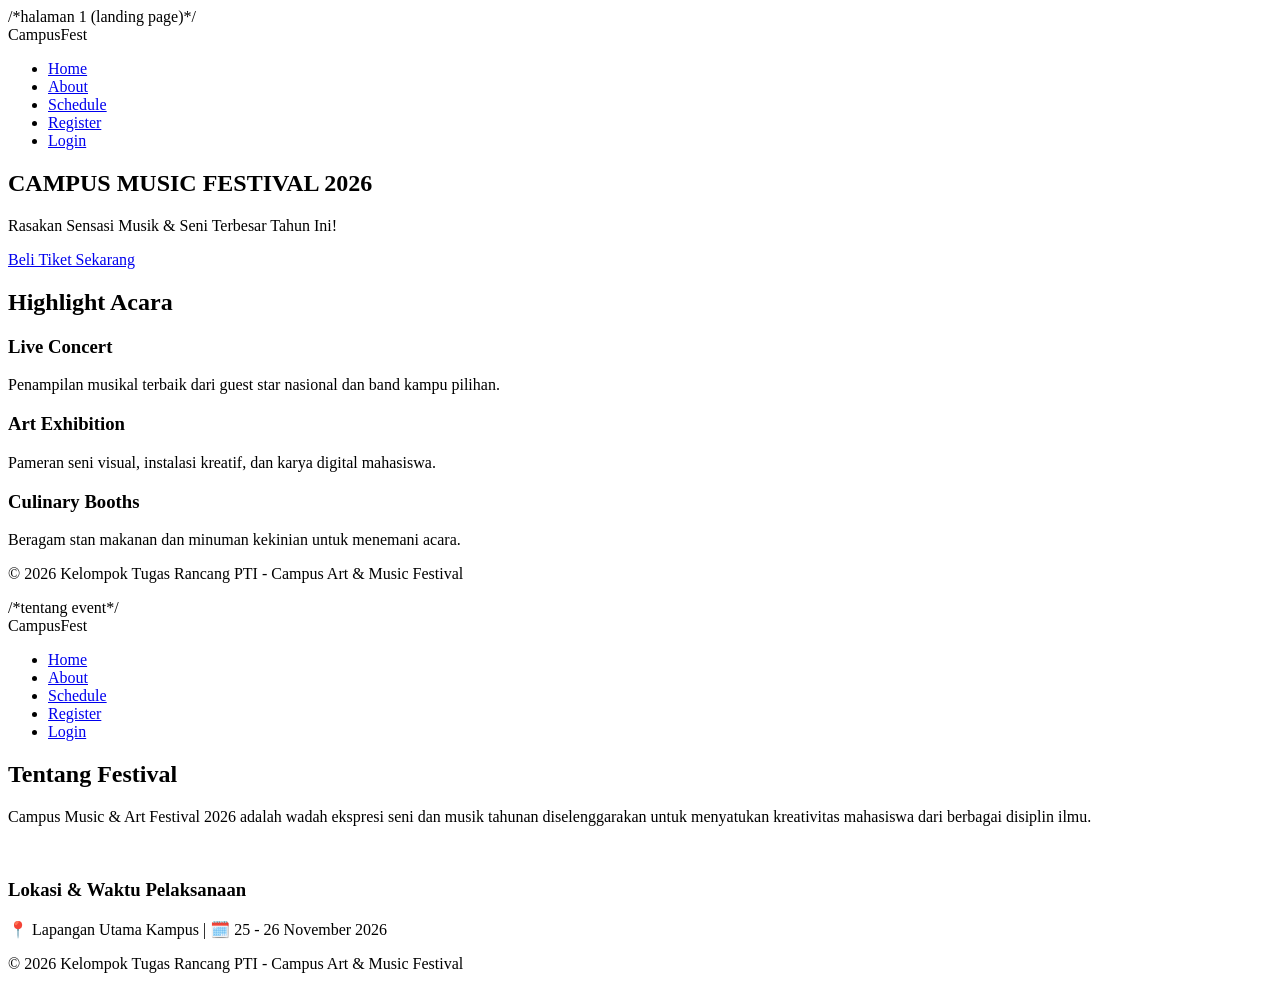
==== Index.html @ 597ac03c "Update" ====
/*halaman 1 (landing page)*/
<!DOCTYPE html>
<html lang="id">
<head>
    <meta charset="UTF-8">
    <meta name="viewport" content="width=device-width, initial-scale=1.0">
    <title>Campus Music Fest 2026 - Home</title>
    <link rel="stylesheet" href="css/style.css">
</head>
<body>
    <header>
        <nav class="navbar">
            <div class="logo">Campus<span>Fest</span></div>
            <ul class="nav-links">
                <li><a href="Index.html" class="active">Home</a></li>
                <li><a href="about.html">About</a></li>
                <li><a href="schedule.html">Schedule</a></li>
                <li><a href="register.html">Register</a></li>
                <li><a href="login.html" class="btn-nav">Login</a></li>
            </ul>
        </nav>
    </header>

    <main class="container">
        <section class="hero">
            <h1>CAMPUS MUSIC FESTIVAL 2026</h1>
            <p>Rasakan Sensasi Musik & Seni Terbesar Tahun Ini!</p>
            <a href="register.html" class="cta-btn">Beli Tiket Sekarang</a>
        </section>

        <h2>Highlight Acara</h2>
        <div class="card-grid">
            <div class="card">
                <h3>Live Concert</h3>
                <p>Penampilan musikal terbaik dari guest star nasional dan band kampu pilihan.</p>
            </div>
            <div class="card">
                <h3>Art Exhibition</h3>
                <p>Pameran seni visual, instalasi kreatif, dan karya digital mahasiswa.</p>
            </div>
            <div class="card">
                <h3>Culinary Booths</h3>
                <p>Beragam stan makanan dan minuman kekinian untuk menemani acara.</p>
            </div>
        </div>
    </main>

    <footer>
        <p>&copy; 2026 Kelompok Tugas Rancang PTI - Campus Art & Music Festival</p>
    </footer>
</body>
</html>

/*tentang event*/
<!DOCTYPE html>
<html lang="id">
<head>
    <meta charset="UTF-8">
    <meta name="viewport" content="width=device-width, initial-scale=1.0">
    <title>About - Campus Music Fest 2026</title>
    <link rel="stylesheet" href="css/style.css">
</head>
<body>
    <header>
        <nav class="navbar">
            <div class="logo">Campus<span>Fest</span></div>
            <ul class="nav-links">
                <li><a href="index.html">Home</a></li>
                <li><a href="about.html" class="active">About</a></li>
                <li><a href="schedule.html">Schedule</a></li>
                <li><a href="register.html">Register</a></li>
                <li><a href="login.html" class="btn-nav">Login</a></li>
            </ul>
        </nav>
    </header>

    <main class="container">
        <h2>Tentang Festival</h2>
        <div class="card" style="margin-top: 20px;">
            <p>Campus Music & Art Festival 2026 adalah wadah ekspresi seni dan musik tahunan diselenggarakan untuk menyatukan kreativitas mahasiswa dari berbagai disiplin ilmu.</p>
            <br>
            <h3>Lokasi & Waktu Pelaksanaan</h3>
            <p>📍 Lapangan Utama Kampus | 🗓️ 25 - 26 November 2026</p>
        </div>
    </main>

    <footer>
        <p>&copy; 2026 Kelompok Tugas Rancang PTI - Campus Art & Music Festival</p>
    </footer>
</body>
</html>
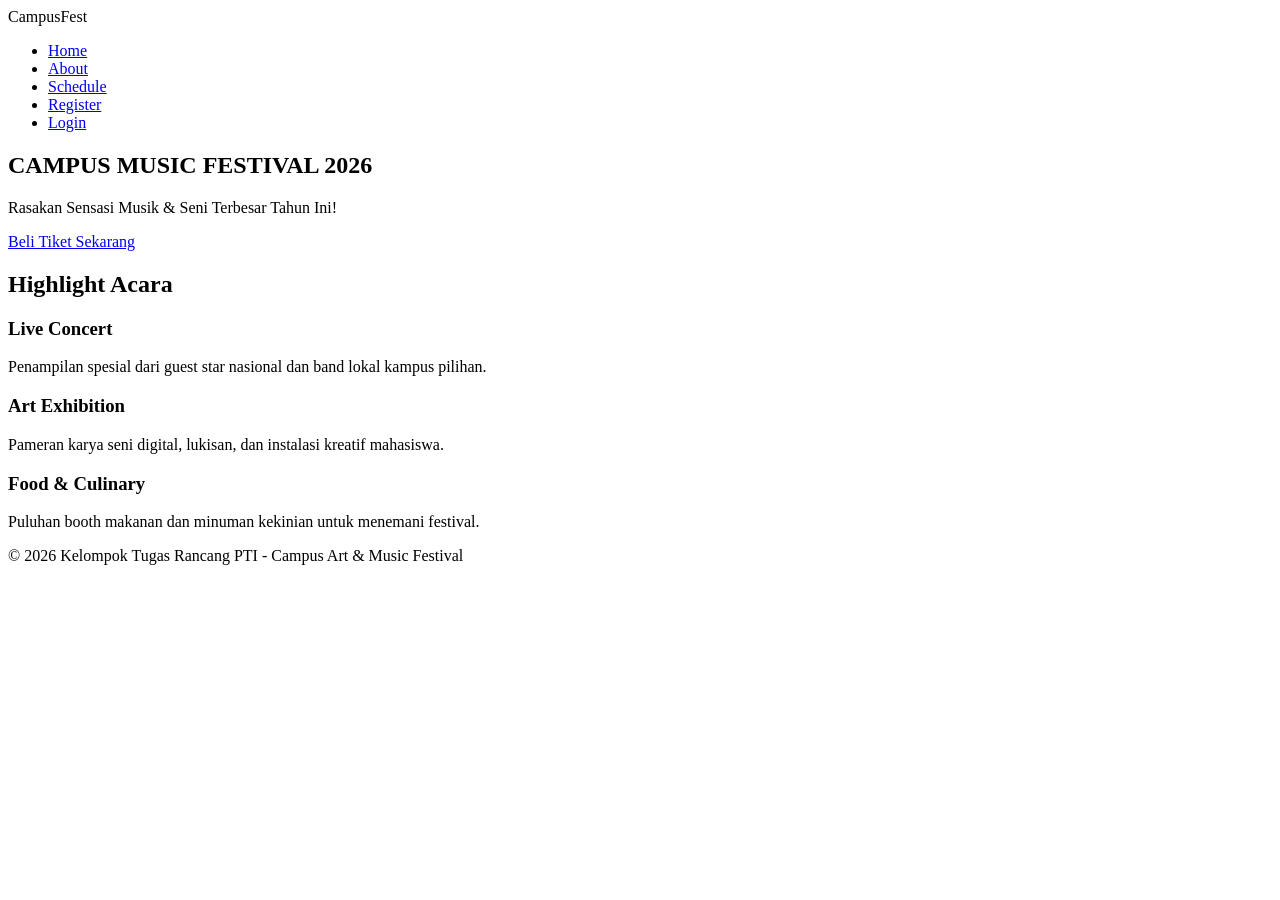
==== commit f162b101: "Index" ====
--- a/Index.html
+++ b/Index.html
@@ -1,11 +1,10 @@
-/*halaman 1 (landing page)*/
 <!DOCTYPE html>
 <html lang="id">
 <head>
     <meta charset="UTF-8">
     <meta name="viewport" content="width=device-width, initial-scale=1.0">
     <title>Campus Music Fest 2026 - Home</title>
-    <link rel="stylesheet" href="css/style.css">
+    <link rel="stylesheet" href="styleCobaPTI-C.css">
 </head>
 <body>
     <header>
@@ -13,10 +12,10 @@
             <div class="logo">Campus<span>Fest</span></div>
             <ul class="nav-links">
                 <li><a href="Index.html" class="active">Home</a></li>
-                <li><a href="about.html">About</a></li>
-                <li><a href="schedule.html">Schedule</a></li>
-                <li><a href="register.html">Register</a></li>
-                <li><a href="login.html" class="btn-nav">Login</a></li>
+                <li><a href="About.html">About</a></li>
+                <li><a href="Schedule.html">Schedule</a></li>
+                <li><a href="Register.html">Register</a></li>
+                <li><a href="Login.html" class="btn-nav">Login</a></li>
             </ul>
         </nav>
     </header>
@@ -25,67 +24,28 @@
         <section class="hero">
             <h1>CAMPUS MUSIC FESTIVAL 2026</h1>
             <p>Rasakan Sensasi Musik & Seni Terbesar Tahun Ini!</p>
-            <a href="register.html" class="cta-btn">Beli Tiket Sekarang</a>
+            <a href="Register1.html" class="cta-btn">Beli Tiket Sekarang</a>
         </section>
 
         <h2>Highlight Acara</h2>
         <div class="card-grid">
             <div class="card">
                 <h3>Live Concert</h3>
-                <p>Penampilan musikal terbaik dari guest star nasional dan band kampu pilihan.</p>
+                <p>Penampilan spesial dari guest star nasional dan band lokal kampus pilihan.</p>
             </div>
             <div class="card">
                 <h3>Art Exhibition</h3>
-                <p>Pameran seni visual, instalasi kreatif, dan karya digital mahasiswa.</p>
+                <p>Pameran karya seni digital, lukisan, dan instalasi kreatif mahasiswa.</p>
             </div>
             <div class="card">
-                <h3>Culinary Booths</h3>
-                <p>Beragam stan makanan dan minuman kekinian untuk menemani acara.</p>
+                <h3>Food & Culinary</h3>
+                <p>Puluhan booth makanan dan minuman kekinian untuk menemani festival.</p>
             </div>
         </div>
     </main>
 
     <footer>
-        <p>&copy; 2026 Kelompok Tugas Rancang PTI - Campus Art & Music Festival</p>
+        <p>© 2026 Kelompok Tugas Rancang PTI - Campus Art & Music Festival</p>
     </footer>
 </body>
-</html>
-
-/*tentang event*/
-<!DOCTYPE html>
-<html lang="id">
-<head>
-    <meta charset="UTF-8">
-    <meta name="viewport" content="width=device-width, initial-scale=1.0">
-    <title>About - Campus Music Fest 2026</title>
-    <link rel="stylesheet" href="css/style.css">
-</head>
-<body>
-    <header>
-        <nav class="navbar">
-            <div class="logo">Campus<span>Fest</span></div>
-            <ul class="nav-links">
-                <li><a href="index.html">Home</a></li>
-                <li><a href="about.html" class="active">About</a></li>
-                <li><a href="schedule.html">Schedule</a></li>
-                <li><a href="register.html">Register</a></li>
-                <li><a href="login.html" class="btn-nav">Login</a></li>
-            </ul>
-        </nav>
-    </header>
-
-    <main class="container">
-        <h2>Tentang Festival</h2>
-        <div class="card" style="margin-top: 20px;">
-            <p>Campus Music & Art Festival 2026 adalah wadah ekspresi seni dan musik tahunan diselenggarakan untuk menyatukan kreativitas mahasiswa dari berbagai disiplin ilmu.</p>
-            <br>
-            <h3>Lokasi & Waktu Pelaksanaan</h3>
-            <p>📍 Lapangan Utama Kampus | 🗓️ 25 - 26 November 2026</p>
-        </div>
-    </main>
-
-    <footer>
-        <p>&copy; 2026 Kelompok Tugas Rancang PTI - Campus Art & Music Festival</p>
-    </footer>
-</body>
-</html>
+</html>
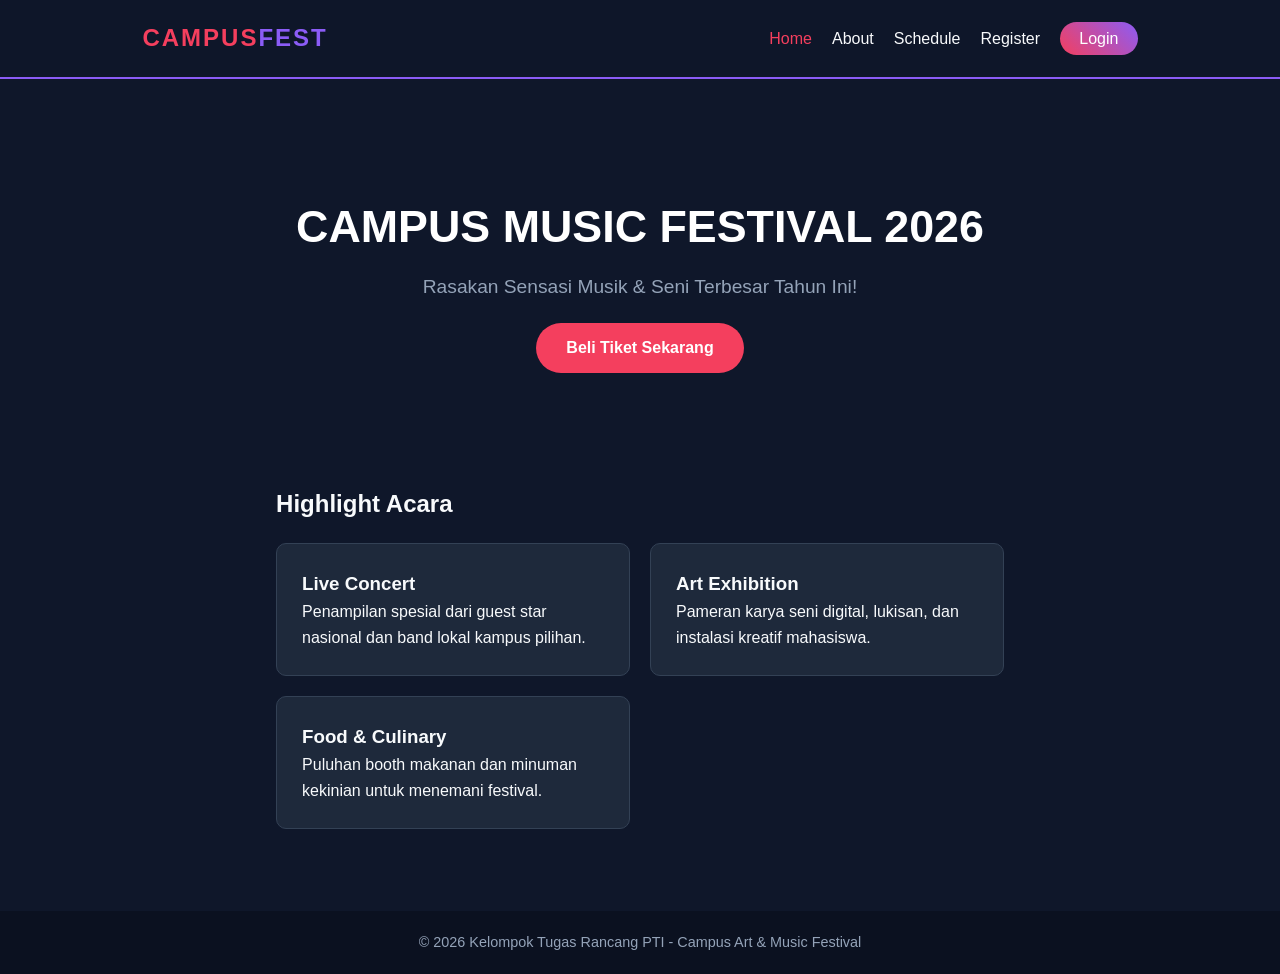
==== commit 23436792: "UPDATE" ====
--- a/Index.html
+++ b/Index.html
@@ -4,7 +4,7 @@
     <meta charset="UTF-8">
     <meta name="viewport" content="width=device-width, initial-scale=1.0">
     <title>Campus Music Fest 2026 - Home</title>
-    <link rel="stylesheet" href="styleCobaPTI-C.css">
+    <link rel="stylesheet" href="CSS.css">
 </head>
 <body>
     <header>
--- a/CSS.css
+++ b/CSS.css
@@ -0,0 +1,205 @@
+  /* RESET & GLOBAL VARIABLES */
+* {
+    margin: 0;
+    padding: 0;
+    box-sizing: border-box;
+    font-family: 'Segoe UI', Tahoma, Geneva, Verdana, sans-serif;
+}
+
+:root {
+    --bg-dark: #0f172a;
+    --card-bg: #1e293b;
+    --primary: #f43f5e;
+    --secondary: #8b5cf6;
+    --text-light: #f8fafc;
+    --text-muted: #94a3b8;
+}
+
+body {
+    background-color: var(--bg-dark);
+    color: var(--text-light);
+    line-height: 1.6;
+    min-height: 100vh;
+    display: flex;
+    flex-direction: column;
+}
+
+/* NAVBAR NAVIGATION */
+header {
+    background: rgba(15, 23, 42, 0.95);
+    position: sticky;
+    top: 0;
+    width: 100%;
+    z-index: 1000;
+    border-bottom: 2px solid var(--secondary);
+}
+
+.navbar {
+    display: flex;
+    justify-content: space-between;
+    align-items: center;
+    padding: 1.2rem 8%;
+    max-width: 1200px;
+    margin: 0 auto;
+}
+
+.logo {
+    font-size: 1.5rem;
+    font-weight: 700;
+    color: var(--primary);
+    text-transform: uppercase;
+    letter-spacing: 2px;
+}
+.logo span {
+    color: var(--secondary);
+}
+
+.nav-links {
+    display: flex;
+    list-style: none;
+    gap: 20px;
+}
+
+.nav-links a {
+    color: var(--text-light);
+    text-decoration: none;
+    font-weight: 500;
+    transition: color 0.3s;
+}
+
+.nav-links a:hover, .nav-links a.active {
+    color: var(--primary);
+}
+
+.btn-nav {
+    background: linear-gradient(45deg, var(--primary), var(--secondary));
+    padding: 0.5rem 1.2rem;
+    border-radius: 20px;
+    color: #fff !important;
+}
+
+/* MAIN LAYOUT & HERO */
+.container {
+    max-width: 1100px;
+    margin: 2rem auto;
+    padding: 0 20px;
+    flex: 1;
+}
+
+.hero {
+    text-align: center;
+    padding: 80px 20px;
+    background: linear-gradient(rgba(15, 23, 42, 0.8), rgba(15, 23, 42, 0.8)), url('https://images.unsplash.com/photo-1470225620780-dba8ba36b745?q=80&w=1000') center/cover;
+    border-radius: 15px;
+    margin-bottom: 2rem;
+}
+
+.hero h1 {
+    font-size: 2.8rem;
+    color: #fff;
+    margin-bottom: 10px;
+}
+
+.hero p {
+    font-size: 1.2rem;
+    color: var(--text-muted);
+    margin-bottom: 20px;
+}
+
+.cta-btn {
+    display: inline-block;
+    background: var(--primary);
+    color: #fff;
+    padding: 12px 30px;
+    border-radius: 25px;
+    text-decoration: none;
+    font-weight: 600;
+    transition: transform 0.2s;
+}
+
+.cta-btn:hover {
+    transform: scale(1.05);
+}
+
+/* CARDS & FORMS */
+.card-grid {
+    display: grid;
+    grid-template-columns: repeat(auto-fit, minmax(280px, 1fr));
+    gap: 20px;
+    margin-top: 20px;
+}
+
+.card {
+    background-color: var(--card-bg);
+    padding: 25px;
+    border-radius: 10px;
+    border: 1px solid #334155;
+    transition: transform 0.3s ease, border-color 0.3s ease;
+}
+
+.card:hover {
+    transform: translateY(-5px);
+    border-color: var(--primary);
+}
+
+.form-box {
+    max-width: 450px;
+    margin: 40px auto;
+    background-color: var(--card-bg);
+    padding: 30px;
+    border-radius: 10px;
+    box-shadow: 0 4px 15px rgba(0,0,0,0.5);
+}
+
+.form-group {
+    margin-bottom: 18px;
+}
+
+.form-group label {
+    display: block;
+    margin-bottom: 6px;
+    color: var(--text-light);
+}
+
+.form-group input, .form-group select {
+    width: 100%;
+    padding: 10px;
+    border-radius: 5px;
+    border: 1px solid #475569;
+    background: #0f172a;
+    color: #fff;
+}
+
+.btn-submit {
+    width: 100%;
+    padding: 12px;
+    background: linear-gradient(45deg, var(--primary), var(--secondary));
+    border: none;
+    color: #fff;
+    font-weight: 600;
+    border-radius: 5px;
+    cursor: pointer;
+}
+
+/* FOOTER & RESPONSIVE */
+footer {
+    text-align: center;
+    padding: 20px;
+    background-color: #0b1120;
+    color: var(--text-muted);
+    margin-top: 50px;
+    font-size: 0.9rem;
+}
+
+@media (max-width: 768px) {
+    .navbar {
+        flex-direction: column;
+        gap: 15px;
+    }
+    .nav-links {
+        flex-wrap: wrap;
+        justify-content: center;
+        gap: 10px;
+    }
+    .hero h1 { font-size: 2rem; }
+}
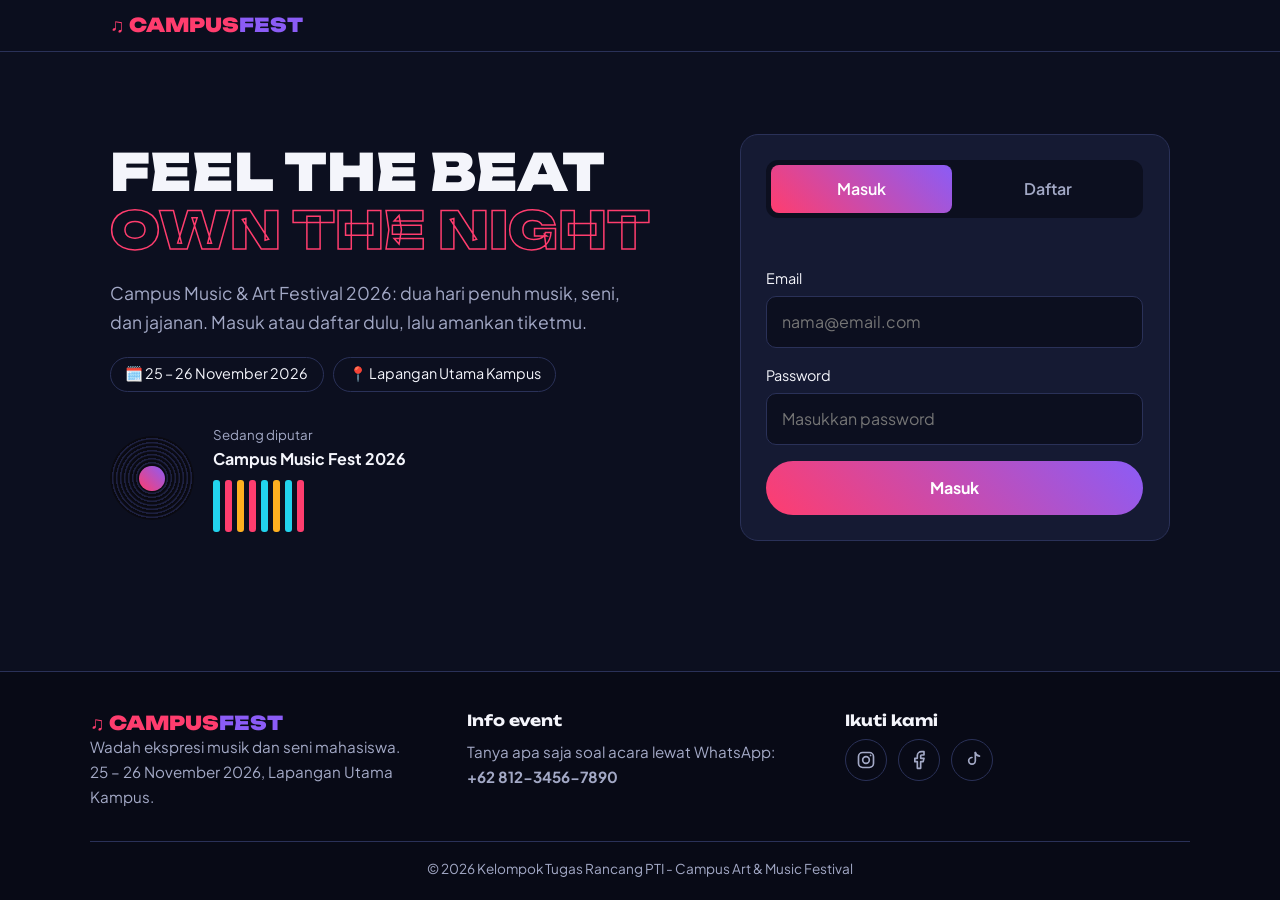
==== commit 732404b6: "Index.html" ====
--- a/Index.html
+++ b/Index.html
@@ -3,49 +3,72 @@
 <head>
     <meta charset="UTF-8">
     <meta name="viewport" content="width=device-width, initial-scale=1.0">
-    <title>Campus Music Fest 2026 - Home</title>
+    <title>Campus Music Fest 2026 - Masuk</title>
     <link rel="stylesheet" href="CSS.css">
 </head>
-<body>
-    <header>
-        <nav class="navbar">
-            <div class="logo">Campus<span>Fest</span></div>
-            <ul class="nav-links">
-                <li><a href="Index.html" class="active">Home</a></li>
-                <li><a href="About.html">About</a></li>
-                <li><a href="Schedule.html">Schedule</a></li>
-                <li><a href="Register.html">Register</a></li>
-                <li><a href="Login.html" class="btn-nav">Login</a></li>
-            </ul>
-        </nav>
-    </header>
+<body data-page="auth">
+    <header id="hdr"></header>
 
-    <main class="container">
-        <section class="hero">
-            <h1>CAMPUS MUSIC FESTIVAL 2026</h1>
-            <p>Rasakan Sensasi Musik & Seni Terbesar Tahun Ini!</p>
-            <a href="Register1.html" class="cta-btn">Beli Tiket Sekarang</a>
+    <main class="container hero">
+        <section>
+            <h1>Feel the beat<span class="out">Own the night</span></h1>
+            <p class="lead">Campus Music &amp; Art Festival 2026: dua hari penuh musik, seni, dan jajanan. Masuk atau daftar dulu, lalu amankan tiketmu.</p>
+            <div class="chips"><span>🗓️ 25 – 26 November 2026</span><span>📍 Lapangan Utama Kampus</span></div>
+            <div class="now" aria-hidden="true">
+                <div class="vinyl"></div>
+                <div>
+                    <small>Sedang diputar</small>
+                    <strong>Campus Music Fest 2026</strong>
+                    <div class="eq"><i></i><i></i><i></i><i></i><i></i><i></i><i></i><i></i></div>
+                </div>
+            </div>
         </section>
 
-        <h2>Highlight Acara</h2>
-        <div class="card-grid">
-            <div class="card">
-                <h3>Live Concert</h3>
-                <p>Penampilan spesial dari guest star nasional dan band lokal kampus pilihan.</p>
-            </div>
-            <div class="card">
-                <h3>Art Exhibition</h3>
-                <p>Pameran karya seni digital, lukisan, dan instalasi kreatif mahasiswa.</p>
-            </div>
-            <div class="card">
-                <h3>Food & Culinary</h3>
-                <p>Puluhan booth makanan dan minuman kekinian untuk menemani festival.</p>
-            </div>
-        </div>
+        <section class="panel" id="authBox">
+            <div class="tabs"><button type="button" class="on">Masuk</button><button type="button">Daftar</button></div>
+            <p id="msg" role="alert"></p>
+
+            <form id="loginForm">
+                <div class="fg">
+                    <label for="loginEmail">Email</label>
+                    <input type="email" id="loginEmail" placeholder="nama@email.com" autocomplete="email" required>
+                </div>
+                <div class="fg">
+                    <label for="loginPassword">Password</label>
+                    <input type="password" id="loginPassword" placeholder="Masukkan password" autocomplete="current-password" required>
+                </div>
+                <button type="submit" class="btn">Masuk</button>
+            </form>
+
+            <form id="regForm" hidden>
+                <div class="fg">
+                    <label for="rName">Nama lengkap</label>
+                    <input type="text" id="rName" name="name" placeholder="Masukkan nama lengkap" autocomplete="name" required>
+                </div>
+                <div class="fg">
+                    <label for="rEmail">Email</label>
+                    <input type="email" id="rEmail" name="email" placeholder="nama@email.com" autocomplete="email" required>
+                </div>
+                <div class="fg">
+                    <label for="rPw">Password</label>
+                    <input type="password" id="rPw" name="pw" placeholder="Minimal 6 karakter" autocomplete="new-password" required>
+                </div>
+                <div class="fg">
+                    <label for="rPw2">Konfirmasi password</label>
+                    <input type="password" id="rPw2" name="pw2" placeholder="Ketik ulang password" autocomplete="new-password" required>
+                </div>
+                <label>Kategori tiket</label>
+                <div class="pick">
+                    <label><input type="radio" name="ticket" value="Presale" checked><span>Presale <b>Rp 35.000</b></span></label>
+                    <label><input type="radio" name="ticket" value="Regular"><span>Regular <b>Rp 50.000</b></span></label>
+                    <label><input type="radio" name="ticket" value="VIP Pass"><span>VIP Pass <b>Rp 85.000</b></span></label>
+                </div>
+                <button type="submit" class="btn">Daftar &amp; amankan tiket</button>
+            </form>
+        </section>
     </main>
 
-    <footer>
-        <p>© 2026 Kelompok Tugas Rancang PTI - Campus Art & Music Festival</p>
-    </footer>
+    <footer id="ftr"></footer>
+    <script src="script.js"></script>
 </body>
-</html>+</html>
--- a/CSS.css
+++ b/CSS.css
@@ -1,205 +1,123 @@
-  /* RESET & GLOBAL VARIABLES */
-* {
-    margin: 0;
-    padding: 0;
-    box-sizing: border-box;
-    font-family: 'Segoe UI', Tahoma, Geneva, Verdana, sans-serif;
+@import url('https://fonts.googleapis.com/css2?family=Plus+Jakarta+Sans:wght@400;600;700&family=Unbounded:wght@600;900&display=swap');
+/* CampusFest | palet: ink/panel (latar), pink+violet (brand), amber+cyan (aksen) | font: Unbounded (judul) + Plus Jakarta Sans (isi) */
+:root{--bg:#0c0f1f;--panel:#151a33;--line:#2a3158;--pink:#ff3d6e;--violet:#8b5cf6;--amber:#ffb020;--cyan:#22d3ee;--tx:#f4f5fb;--mut:#a3a9c6;--grad:linear-gradient(45deg,var(--pink),var(--violet))}
+*{margin:0;padding:0;box-sizing:border-box}
+body{font-family:'Plus Jakarta Sans',system-ui,sans-serif;background:var(--bg);color:var(--tx);line-height:1.65;min-height:100vh;display:flex;flex-direction:column}
+h1,h2,h3,.logo{font-family:'Unbounded',Impact,sans-serif;line-height:1.15}
+a{color:inherit;text-decoration:none}
+:focus-visible{outline:2px solid var(--amber);outline-offset:3px}
+.container{width:100%;max-width:1100px;margin:0 auto;padding:0 20px;flex:1}
+
+/* HEADER */
+header{position:sticky;top:0;z-index:50;background:#0c0f1fe6;backdrop-filter:blur(10px);border-bottom:1px solid var(--line)}
+.navbar{display:flex;justify-content:space-between;align-items:center;gap:1rem;max-width:1100px;margin:0 auto;padding:.9rem 20px}
+.logo{font-size:1.2rem;font-weight:900;color:var(--pink);text-transform:uppercase}
+.logo::before{content:'♫ '}
+.logo span{color:var(--violet)}
+a.logo:hover{filter:brightness(1.25)}
+.nav-links{display:flex;align-items:center;gap:1.4rem;list-style:none}
+.nav-links a{color:var(--mut);font-weight:600;transition:color .2s}
+.nav-links a:hover,.nav-links a.active{color:var(--tx)}
+.nav-links a.active{padding-bottom:3px;box-shadow:0 2px 0 var(--pink)}
+.chip{font-size:.9rem;color:var(--mut)}
+.nav-links .btn-nav{background:var(--grad);padding:.45rem 1.1rem;border-radius:99px;color:#fff}
+
+/* HERO */
+.hero{display:grid;grid-template-columns:1.15fr .85fr;gap:3rem;align-items:center;padding-block:4rem 3rem}
+h1{font-weight:900;text-transform:uppercase;font-size:clamp(1.7rem,4.4vw,3.2rem)}
+h1 .out{display:block;color:transparent;-webkit-text-stroke:1.5px var(--pink)}
+.lead{color:var(--mut);font-size:1.1rem;max-width:34rem;margin:1.2rem 0}
+.chips{display:flex;flex-wrap:wrap;gap:.6rem}
+.chips span{border:1px solid var(--line);border-radius:99px;padding:.3rem .9rem;font-size:.9rem}
+
+/* NOW PLAYING (vinyl + equalizer) */
+.now{display:flex;align-items:center;gap:1.2rem;margin-top:2rem}
+.now small,.now strong{display:block}
+.now small{color:var(--mut)}
+.vinyl{width:84px;height:84px;flex:none;border-radius:50%;position:relative;background:repeating-radial-gradient(#0a0a12 0 2px,#1d2040 3px 4px);animation:spin 5s linear infinite}
+.vinyl::after{content:'';position:absolute;inset:35%;border-radius:50%;background:var(--grad)}
+.eq{display:flex;align-items:flex-end;gap:5px;height:52px;margin-top:.5rem}
+.eq i{width:7px;height:100%;border-radius:3px;background:var(--cyan);transform-origin:bottom;animation:eq .9s ease-in-out infinite alternate}
+.eq i:nth-child(2n){background:var(--pink);animation-duration:.6s}
+.eq i:nth-child(3n){background:var(--amber);animation-duration:1.2s;animation-delay:-.5s}
+@keyframes spin{to{transform:rotate(360deg)}}
+@keyframes eq{from{transform:scaleY(.15)}to{transform:scaleY(1)}}
+
+/* PANEL AUTH & FORM */
+.panel{background:var(--panel);border:1px solid var(--line);border-radius:18px;padding:1.6rem}
+.panel h2{font-size:1.3rem;margin-bottom:.4rem}
+.tabs{display:flex;gap:6px;background:var(--bg);padding:5px;border-radius:12px;margin-bottom:1.2rem}
+.tabs button{flex:1;padding:.65rem;border:0;border-radius:8px;background:none;color:var(--mut);font:inherit;font-weight:600;cursor:pointer}
+.tabs .on{background:var(--grad);color:#fff}
+.fg{margin-bottom:1rem}
+label{display:block;font-size:.9rem;margin-bottom:.3rem}
+input{width:100%;padding:.75rem .9rem;border-radius:10px;border:1px solid var(--line);background:var(--bg);color:var(--tx);font:inherit}
+input:focus{outline:0;border-color:var(--violet);box-shadow:0 0 0 3px #8b5cf655}
+.pick{display:grid;gap:.5rem;margin-bottom:1.2rem}
+.pick label{margin:0}
+.pick input{display:none}
+.pick span{display:flex;justify-content:space-between;padding:.7rem .9rem;border:1px solid var(--line);border-radius:10px;cursor:pointer}
+.pick input:checked+span{border-color:var(--pink);background:#ff3d6e1f}
+.pick input:focus-visible+span{outline:2px solid var(--amber)}
+.btn{display:block;width:100%;padding:.85rem 1.4rem;border:0;border-radius:99px;background:var(--grad);color:#fff;font:inherit;font-weight:700;text-align:center;cursor:pointer;transition:transform .2s}
+.btn:hover{transform:translateY(-2px)}
+.btn.ghost{background:none;border:1px solid var(--line);margin-top:.7rem}
+.go{display:inline-block;width:auto;padding:.85rem 2rem;margin-top:1.5rem}
+#msg{min-height:1.5rem;font-size:.9rem;margin-bottom:.4rem}
+#msg.ok{color:#4ade80}
+#msg.err{color:#ff7a9a}
+
+/* E-TICKET (Home) */
+.ticket{background:var(--grad);border-radius:18px;padding:1.6rem;box-shadow:0 18px 50px -18px var(--pink)}
+.ticket small{opacity:.85}
+.ticket h3{font-size:1.8rem;font-weight:900;text-transform:uppercase;margin:.2rem 0 .6rem}
+.ticket hr{border:0;border-top:2px dashed #fff9;margin:1.1rem 0}
+.bar{height:44px;border-radius:3px;background:repeating-linear-gradient(90deg,#fff 0 2px,transparent 2px 5px,#fff 5px 8px,transparent 8px 11px)}
+.code{font-family:ui-monospace,monospace;letter-spacing:.25em;margin-top:.5rem}
+
+/* HIGHLIGHT ACARA */
+.sec{font-size:1.5rem;font-weight:900;text-transform:uppercase;margin:2rem 0 1rem}
+.act{display:grid;grid-template-columns:1fr 1.5fr;gap:1rem 3rem;padding:1.8rem 0;border-top:3px solid var(--c)}
+.act h3{font-size:1.4rem;font-weight:900;text-transform:uppercase;color:var(--c)}
+.act p{color:var(--mut)}
+.tags{display:flex;flex-wrap:wrap;gap:.5rem;list-style:none;margin-top:.9rem}
+.tags li{font-size:.85rem;padding:.2rem .8rem;border:1px solid var(--c);border-radius:99px}
+
+/* ABOUT (accordion) */
+.acc{display:grid;gap:.7rem;margin-top:1.2rem}
+details{background:var(--panel);border:1px solid var(--line);border-radius:12px}
+details[open]{border-color:var(--violet)}
+summary{display:flex;justify-content:space-between;cursor:pointer;padding:1rem 1.3rem;font-weight:700;list-style:none}
+summary::-webkit-details-marker{display:none}
+summary::after{content:'+';color:var(--pink);font-size:1.4rem;line-height:1}
+details[open] summary::after{content:'–'}
+details>div{padding:0 1.3rem 1.2rem;color:var(--mut)}
+details li{margin-left:1.2rem}
+
+/* SCHEDULE (coming soon) */
+.soon{text-align:center;padding-top:3.5rem}
+.soon h1{font-size:clamp(2.4rem,9vw,5.5rem)}
+.soon .lead{margin-inline:auto}
+.count{display:flex;justify-content:center;gap:.8rem;margin:2rem 0 1rem}
+.count div{min-width:78px;padding:.9rem .5rem;border:1px solid var(--line);border-radius:12px;background:var(--panel);color:var(--mut);font-size:.8rem}
+.count b{display:block;font:900 2rem 'Unbounded',sans-serif;color:var(--tx)}
+.tba{max-width:760px;margin:2.5rem auto 0;text-align:left}
+
+/* FOOTER */
+footer{margin-top:4rem;padding:2.5rem 20px 1.2rem;background:#080a16;border-top:1px solid var(--line);color:var(--mut);font-size:.95rem}
+.f-grid{display:grid;grid-template-columns:repeat(auto-fit,minmax(220px,1fr));gap:2rem;max-width:1100px;margin:0 auto}
+footer h3{color:var(--tx);font-size:.95rem;margin-bottom:.6rem}
+footer a:hover{color:var(--tx)}
+.social{display:flex;gap:.7rem}
+.social a{width:42px;height:42px;display:grid;place-items:center;border:1px solid var(--line);border-radius:50%;transition:background .2s}
+.social a:hover{background:var(--grad);color:#fff;border-color:transparent}
+.social svg{width:20px;height:20px;fill:none;stroke:currentColor;stroke-width:2;stroke-linecap:round;stroke-linejoin:round}
+.copy{max-width:1100px;margin:2rem auto 0;padding-top:1rem;border-top:1px solid var(--line);text-align:center;font-size:.85rem}
+
+@media(max-width:820px){
+  .hero,.act{grid-template-columns:1fr}
+  .hero{padding-block:2rem}
+  .navbar{flex-direction:column;gap:.6rem}
+  .nav-links{flex-wrap:wrap;justify-content:center;gap:.9rem}
 }
-
-:root {
-    --bg-dark: #0f172a;
-    --card-bg: #1e293b;
-    --primary: #f43f5e;
-    --secondary: #8b5cf6;
-    --text-light: #f8fafc;
-    --text-muted: #94a3b8;
-}
-
-body {
-    background-color: var(--bg-dark);
-    color: var(--text-light);
-    line-height: 1.6;
-    min-height: 100vh;
-    display: flex;
-    flex-direction: column;
-}
-
-/* NAVBAR NAVIGATION */
-header {
-    background: rgba(15, 23, 42, 0.95);
-    position: sticky;
-    top: 0;
-    width: 100%;
-    z-index: 1000;
-    border-bottom: 2px solid var(--secondary);
-}
-
-.navbar {
-    display: flex;
-    justify-content: space-between;
-    align-items: center;
-    padding: 1.2rem 8%;
-    max-width: 1200px;
-    margin: 0 auto;
-}
-
-.logo {
-    font-size: 1.5rem;
-    font-weight: 700;
-    color: var(--primary);
-    text-transform: uppercase;
-    letter-spacing: 2px;
-}
-.logo span {
-    color: var(--secondary);
-}
-
-.nav-links {
-    display: flex;
-    list-style: none;
-    gap: 20px;
-}
-
-.nav-links a {
-    color: var(--text-light);
-    text-decoration: none;
-    font-weight: 500;
-    transition: color 0.3s;
-}
-
-.nav-links a:hover, .nav-links a.active {
-    color: var(--primary);
-}
-
-.btn-nav {
-    background: linear-gradient(45deg, var(--primary), var(--secondary));
-    padding: 0.5rem 1.2rem;
-    border-radius: 20px;
-    color: #fff !important;
-}
-
-/* MAIN LAYOUT & HERO */
-.container {
-    max-width: 1100px;
-    margin: 2rem auto;
-    padding: 0 20px;
-    flex: 1;
-}
-
-.hero {
-    text-align: center;
-    padding: 80px 20px;
-    background: linear-gradient(rgba(15, 23, 42, 0.8), rgba(15, 23, 42, 0.8)), url('https://images.unsplash.com/photo-1470225620780-dba8ba36b745?q=80&w=1000') center/cover;
-    border-radius: 15px;
-    margin-bottom: 2rem;
-}
-
-.hero h1 {
-    font-size: 2.8rem;
-    color: #fff;
-    margin-bottom: 10px;
-}
-
-.hero p {
-    font-size: 1.2rem;
-    color: var(--text-muted);
-    margin-bottom: 20px;
-}
-
-.cta-btn {
-    display: inline-block;
-    background: var(--primary);
-    color: #fff;
-    padding: 12px 30px;
-    border-radius: 25px;
-    text-decoration: none;
-    font-weight: 600;
-    transition: transform 0.2s;
-}
-
-.cta-btn:hover {
-    transform: scale(1.05);
-}
-
-/* CARDS & FORMS */
-.card-grid {
-    display: grid;
-    grid-template-columns: repeat(auto-fit, minmax(280px, 1fr));
-    gap: 20px;
-    margin-top: 20px;
-}
-
-.card {
-    background-color: var(--card-bg);
-    padding: 25px;
-    border-radius: 10px;
-    border: 1px solid #334155;
-    transition: transform 0.3s ease, border-color 0.3s ease;
-}
-
-.card:hover {
-    transform: translateY(-5px);
-    border-color: var(--primary);
-}
-
-.form-box {
-    max-width: 450px;
-    margin: 40px auto;
-    background-color: var(--card-bg);
-    padding: 30px;
-    border-radius: 10px;
-    box-shadow: 0 4px 15px rgba(0,0,0,0.5);
-}
-
-.form-group {
-    margin-bottom: 18px;
-}
-
-.form-group label {
-    display: block;
-    margin-bottom: 6px;
-    color: var(--text-light);
-}
-
-.form-group input, .form-group select {
-    width: 100%;
-    padding: 10px;
-    border-radius: 5px;
-    border: 1px solid #475569;
-    background: #0f172a;
-    color: #fff;
-}
-
-.btn-submit {
-    width: 100%;
-    padding: 12px;
-    background: linear-gradient(45deg, var(--primary), var(--secondary));
-    border: none;
-    color: #fff;
-    font-weight: 600;
-    border-radius: 5px;
-    cursor: pointer;
-}
-
-/* FOOTER & RESPONSIVE */
-footer {
-    text-align: center;
-    padding: 20px;
-    background-color: #0b1120;
-    color: var(--text-muted);
-    margin-top: 50px;
-    font-size: 0.9rem;
-}
-
-@media (max-width: 768px) {
-    .navbar {
-        flex-direction: column;
-        gap: 15px;
-    }
-    .nav-links {
-        flex-wrap: wrap;
-        justify-content: center;
-        gap: 10px;
-    }
-    .hero h1 { font-size: 2rem; }
-}+@media(prefers-reduced-motion:reduce){*{animation:none!important;transition:none!important}.eq i{transform:scaleY(.6)}}
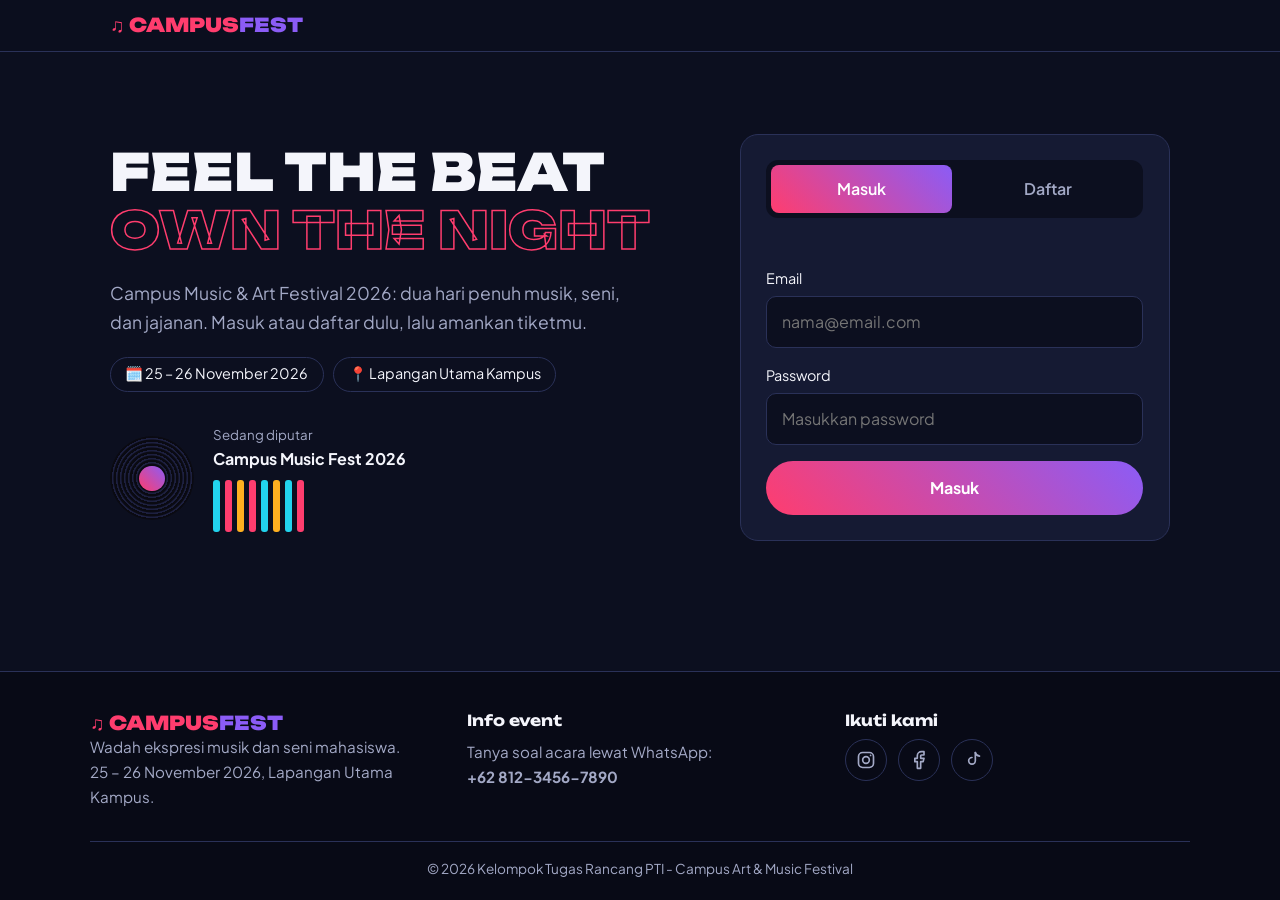
==== commit 31a417a8: "Index.html" ====
--- a/Index.html
+++ b/Index.html
@@ -6,11 +6,15 @@
     <title>Campus Music Fest 2026 - Masuk</title>
     <link rel="stylesheet" href="CSS.css">
 </head>
-<body data-page="auth">
-    <header id="hdr"></header>
+<body>
+    <header>
+        <nav class="navbar">
+            <a class="logo" href="index.html">Campus<span>Fest</span></a>
+        </nav>
+    </header>
 
     <main class="container hero">
-        <section>
+        <section class="intro">
             <h1>Feel the beat<span class="out">Own the night</span></h1>
             <p class="lead">Campus Music &amp; Art Festival 2026: dua hari penuh musik, seni, dan jajanan. Masuk atau daftar dulu, lalu amankan tiketmu.</p>
             <div class="chips"><span>🗓️ 25 – 26 November 2026</span><span>📍 Lapangan Utama Kampus</span></div>
@@ -68,7 +72,20 @@
         </section>
     </main>
 
-    <footer id="ftr"></footer>
+    <footer>
+        <div class="f-grid">
+            <div><div class="logo">Campus<span>Fest</span></div><p>Wadah ekspresi musik dan seni mahasiswa.<br>25 – 26 November 2026, Lapangan Utama Kampus.</p></div>
+            <div><h3>Info event</h3><p>Tanya soal acara lewat WhatsApp:<br><a href="https://wa.me/6281234567890" target="_blank" rel="noopener"><strong>+62 812-3456-7890</strong></a></p></div>
+            <div><h3>Ikuti kami</h3>
+                <div class="social">
+                    <a href="https://instagram.com/campusfest2026" target="_blank" rel="noopener" aria-label="Instagram"><svg viewBox="0 0 24 24"><rect x="3" y="3" width="18" height="18" rx="5"/><circle cx="12" cy="12" r="4"/><path d="M17.5 6.5h.01"/></svg></a>
+                    <a href="https://facebook.com/campusfest2026" target="_blank" rel="noopener" aria-label="Facebook"><svg viewBox="0 0 24 24"><path d="M18 2h-3a5 5 0 0 0-5 5v3H7v4h3v8h4v-8h3l1-4h-4V7a1 1 0 0 1 1-1h3z"/></svg></a>
+                    <a href="https://tiktok.com/@campusfest2026" target="_blank" rel="noopener" aria-label="TikTok"><svg viewBox="0 0 24 24"><path d="M16 3v10a4 4 0 1 1-4-4"/><path d="M16 3c.4 2.4 2.2 4 5 4.3"/></svg></a>
+                </div>
+            </div>
+        </div>
+        <p class="copy">&copy; 2026 Kelompok Tugas Rancang PTI - Campus Art &amp; Music Festival</p>
+    </footer>
     <script src="script.js"></script>
 </body>
 </html>
--- a/CSS.css
+++ b/CSS.css
@@ -19,8 +19,13 @@
 .nav-links a{color:var(--mut);font-weight:600;transition:color .2s}
 .nav-links a:hover,.nav-links a.active{color:var(--tx)}
 .nav-links a.active{padding-bottom:3px;box-shadow:0 2px 0 var(--pink)}
-.chip{font-size:.9rem;color:var(--mut)}
-.nav-links .btn-nav{background:var(--grad);padding:.45rem 1.1rem;border-radius:99px;color:#fff}
+.btn-nav{background:var(--grad);padding:.45rem 1.1rem;border:0;border-radius:99px;color:#fff;font:inherit;font-weight:600;cursor:pointer}
+
+/* POPUP AKUN (HTML popover, tanpa JS) */
+[popover]{width:min(380px,92vw);height:min(540px,85vh);padding:0;border:1px solid var(--line);border-radius:18px;background:var(--panel);color:var(--tx);overflow:hidden}
+[popover]::backdrop{background:#000b}
+[popover] iframe{display:block;width:100%;height:100%;border:0}
+.x{position:absolute;top:.6rem;right:.6rem;width:34px;height:34px;border:0;border-radius:50%;background:var(--bg);color:var(--tx);cursor:pointer}
 
 /* HERO */
 .hero{display:grid;grid-template-columns:1.15fr .85fr;gap:3rem;align-items:center;padding-block:4rem 3rem}
@@ -30,7 +35,7 @@
 .chips{display:flex;flex-wrap:wrap;gap:.6rem}
 .chips span{border:1px solid var(--line);border-radius:99px;padding:.3rem .9rem;font-size:.9rem}
 
-/* NOW PLAYING (vinyl + equalizer) */
+/* NOW PLAYING (vinyl + equalizer, murni CSS) */
 .now{display:flex;align-items:center;gap:1.2rem;margin-top:2rem}
 .now small,.now strong{display:block}
 .now small{color:var(--mut)}
@@ -42,8 +47,9 @@
 .eq i:nth-child(3n){background:var(--amber);animation-duration:1.2s;animation-delay:-.5s}
 @keyframes spin{to{transform:rotate(360deg)}}
 @keyframes eq{from{transform:scaleY(.15)}to{transform:scaleY(1)}}
+@keyframes fade{from{opacity:0;transform:translateY(-6px)}}
 
-/* PANEL AUTH & FORM */
+/* PANEL LOGIN / PROFIL */
 .panel{background:var(--panel);border:1px solid var(--line);border-radius:18px;padding:1.6rem}
 .panel h2{font-size:1.3rem;margin-bottom:.4rem}
 .tabs{display:flex;gap:6px;background:var(--bg);padding:5px;border-radius:12px;margin-bottom:1.2rem}
@@ -66,42 +72,59 @@
 #msg{min-height:1.5rem;font-size:.9rem;margin-bottom:.4rem}
 #msg.ok{color:#4ade80}
 #msg.err{color:#ff7a9a}
+.who{display:flex;align-items:center;gap:1rem;margin-bottom:1.2rem;padding-right:2.4rem}
+.av{width:56px;height:56px;flex:none;border-radius:50%;background:var(--grad);display:grid;place-items:center;font:900 1.4rem 'Unbounded',sans-serif}
+.who b{display:block;font-size:1.1rem;overflow-wrap:anywhere}
+.who small{color:var(--mut);overflow-wrap:anywhere}
+dl{display:grid;grid-template-columns:auto 1fr;gap:.5rem 1rem;margin:1rem 0}
+dt{color:var(--mut)}
+dd{font-weight:600}
+.row{display:flex;gap:.7rem;margin-top:1.2rem}
+.row .btn{margin:0}
 
-/* E-TICKET (Home) */
+/* PASS (Home) */
 .ticket{background:var(--grad);border-radius:18px;padding:1.6rem;box-shadow:0 18px 50px -18px var(--pink)}
 .ticket small{opacity:.85}
 .ticket h3{font-size:1.8rem;font-weight:900;text-transform:uppercase;margin:.2rem 0 .6rem}
 .ticket hr{border:0;border-top:2px dashed #fff9;margin:1.1rem 0}
 .bar{height:44px;border-radius:3px;background:repeating-linear-gradient(90deg,#fff 0 2px,transparent 2px 5px,#fff 5px 8px,transparent 8px 11px)}
-.code{font-family:ui-monospace,monospace;letter-spacing:.25em;margin-top:.5rem}
+.code{font-family:ui-monospace,monospace;letter-spacing:.15em}
 
-/* HIGHLIGHT ACARA */
+/* JUDUL BAGIAN */
 .sec{font-size:1.5rem;font-weight:900;text-transform:uppercase;margin:2rem 0 1rem}
-.act{display:grid;grid-template-columns:1fr 1.5fr;gap:1rem 3rem;padding:1.8rem 0;border-top:3px solid var(--c)}
-.act h3{font-size:1.4rem;font-weight:900;text-transform:uppercase;color:var(--c)}
-.act p{color:var(--mut)}
-.tags{display:flex;flex-wrap:wrap;gap:.5rem;list-style:none;margin-top:.9rem}
-.tags li{font-size:.85rem;padding:.2rem .8rem;border:1px solid var(--c);border-radius:99px}
+.sub{font-size:1rem;font-weight:700;color:var(--mut);margin:1.8rem 0 .8rem}
 
-/* ABOUT (accordion) */
-.acc{display:grid;gap:.7rem;margin-top:1.2rem}
+/* KLIK-BUKA (details): accordion About, hari Schedule, kotak highlight Home */
+.acc{display:grid;gap:.7rem}
 details{background:var(--panel);border:1px solid var(--line);border-radius:12px}
 details[open]{border-color:var(--violet)}
-summary{display:flex;justify-content:space-between;cursor:pointer;padding:1rem 1.3rem;font-weight:700;list-style:none}
+summary{display:flex;align-items:center;gap:.8rem;flex-wrap:wrap;cursor:pointer;padding:1rem 1.3rem;font-weight:700;list-style:none}
 summary::-webkit-details-marker{display:none}
-summary::after{content:'+';color:var(--pink);font-size:1.4rem;line-height:1}
+summary::after{content:'+';margin-left:auto;color:var(--pink);font-size:1.4rem;line-height:1}
 details[open] summary::after{content:'–'}
-details>div{padding:0 1.3rem 1.2rem;color:var(--mut)}
-details li{margin-left:1.2rem}
-
-/* SCHEDULE (coming soon) */
-.soon{text-align:center;padding-top:3.5rem}
-.soon h1{font-size:clamp(2.4rem,9vw,5.5rem)}
-.soon .lead{margin-inline:auto}
-.count{display:flex;justify-content:center;gap:.8rem;margin:2rem 0 1rem}
-.count div{min-width:78px;padding:.9rem .5rem;border:1px solid var(--line);border-radius:12px;background:var(--panel);color:var(--mut);font-size:.8rem}
-.count b{display:block;font:900 2rem 'Unbounded',sans-serif;color:var(--tx)}
-.tba{max-width:760px;margin:2.5rem auto 0;text-align:left}
+summary small{color:var(--mut);font-weight:400}
+details>div{padding:0 1.3rem 1.2rem;color:var(--mut);overflow-x:auto}
+details[open]>div{animation:fade .3s}
+details>div>*+*{margin-top:.8rem}
+details a{color:var(--cyan);text-decoration:underline}
+details b{color:var(--tx)}
+.card-grid{display:grid;grid-template-columns:repeat(2,1fr);gap:1.2rem;align-items:start}
+.card{border-top:4px solid var(--c);border-radius:14px}
+.card[open]{border-color:var(--c)}
+.card summary{display:grid;gap:.3rem;position:relative;padding:1.4rem 1.3rem}
+.card summary::after{position:absolute;top:1.2rem;right:1.3rem}
+.card .ic{font-size:1.8rem}
+.card h3{font-size:1.2rem;font-weight:900;text-transform:uppercase;color:var(--c)}
+.card .d{color:var(--mut);font-weight:400;font-size:.95rem}
+.tags{display:flex;flex-wrap:wrap;gap:.5rem;list-style:none}
+.tags li{font-size:.85rem;padding:.2rem .8rem;border:1px solid var(--c);border-radius:99px;color:var(--tx)}
+.st{font-size:.75rem;font-weight:700;padding:.15rem .7rem;border-radius:99px;color:#fff}
+.st.live{background:var(--pink)}
+.st.later{background:var(--line);color:var(--mut)}
+.tbl{width:100%;border-collapse:collapse;font-size:.95rem}
+.tbl th,.tbl td{text-align:left;padding:.6rem .5rem;border-bottom:1px solid var(--line);vertical-align:top}
+.tbl th{color:var(--mut);font-weight:600}
+.tbl td:first-child{white-space:nowrap;color:var(--tx)}
 
 /* FOOTER */
 footer{margin-top:4rem;padding:2.5rem 20px 1.2rem;background:#080a16;border-top:1px solid var(--line);color:var(--mut);font-size:.95rem}
@@ -114,8 +137,15 @@
 .social svg{width:20px;height:20px;fill:none;stroke:currentColor;stroke-width:2;stroke-linecap:round;stroke-linejoin:round}
 .copy{max-width:1100px;margin:2rem auto 0;padding-top:1rem;border-top:1px solid var(--line);text-align:center;font-size:.85rem}
 
+/* MODE MINI: index.html#profil dibuka di popup Akun (hanya panel profil) */
+.embed{background:var(--panel)}
+.embed header,.embed footer,.embed .intro{display:none}
+.embed .container{padding:0;max-width:none}
+.embed .hero{display:block;padding-block:0}
+.embed .panel{min-height:100vh;border:0;border-radius:0}
+
 @media(max-width:820px){
-  .hero,.act{grid-template-columns:1fr}
+  .hero,.card-grid{grid-template-columns:1fr}
   .hero{padding-block:2rem}
   .navbar{flex-direction:column;gap:.6rem}
   .nav-links{flex-wrap:wrap;justify-content:center;gap:.9rem}
